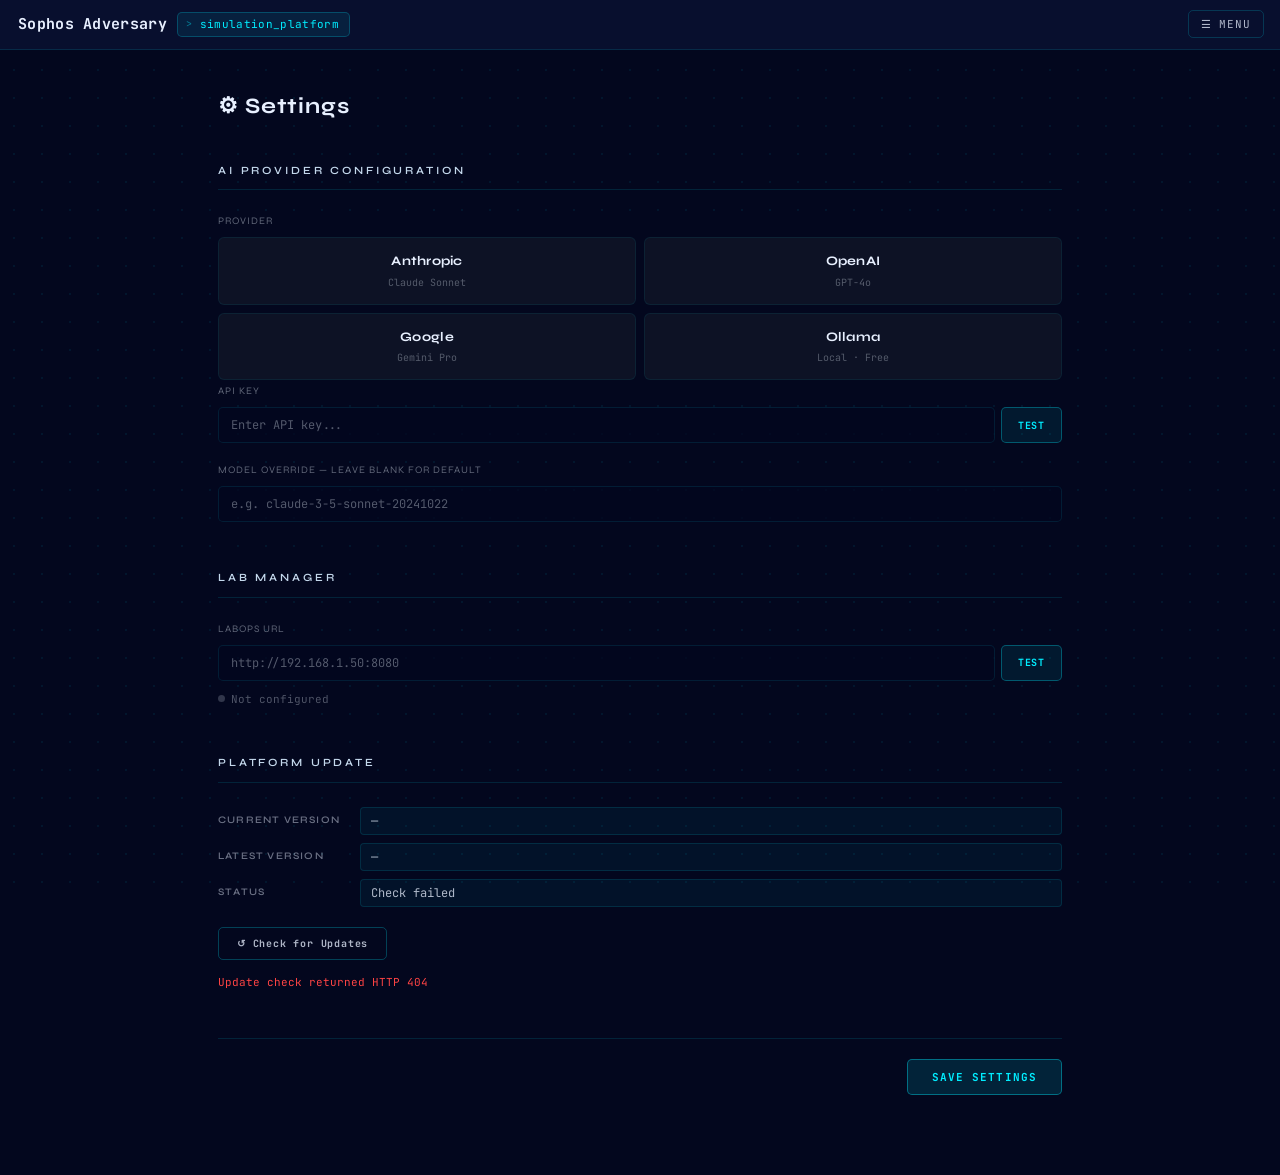
==== nginx/html/settings.html @ 43f53577 "feat: shared.css design system, settings page, update system" ====
<!DOCTYPE html>
<html lang="en">
<head>
  <meta charset="UTF-8">
  <meta name="viewport" content="width=device-width, initial-scale=1.0">
  <title>Settings — Sophos Adversary Simulation Platform</title>
  <link rel="stylesheet" href="shared.css">
  <style>
    html { scroll-behavior: smooth; }
    body { overflow-y: auto; }

    /* dot-grid bg */
    body::before {
      content: ''; position: fixed; inset: 0; pointer-events: none; z-index: 0;
      background-image: radial-gradient(circle, rgba(var(--accent-cyan-rgb),0.065) 1px, transparent 1px);
      background-size: 28px 28px;
    }

    /* ── Layout ──────────────────────────────────────────────── */
    .page { position: relative; z-index: 1; }

    .content {
      max-width: 900px;
      margin: 0 auto;
      padding: 40px 28px 80px;
    }

    /* ── Page Title ──────────────────────────────────────────── */
    .page-title {
      font-family: var(--ft);
      font-size: 22px;
      font-weight: 700;
      color: var(--text-primary);
      letter-spacing: 0.04em;
      margin: 0 0 40px;
    }

    /* ── Sections ────────────────────────────────────────────── */
    .section { margin-bottom: 48px; }

    .section-hdr {
      font-family: var(--ft);
      font-size: 11px;
      font-weight: 600;
      letter-spacing: 0.26em;
      text-transform: uppercase;
      color: var(--text-label);
      margin-bottom: 24px;
      padding-bottom: 10px;
      border-bottom: 1px solid var(--border-dim);
    }

    /* ── Fade-in ─────────────────────────────────────────────── */
    .section {
      opacity: 0;
      transform: translateY(12px);
      animation: fadeUp 0.45s ease forwards;
    }
    .section:nth-child(1) { animation-delay: 0.05s; }
    .section:nth-child(2) { animation-delay: 0.10s; }
    .section:nth-child(3) { animation-delay: 0.15s; }
    .settings-footer       { animation: fadeUp 0.45s 0.20s ease forwards; opacity: 0; transform: translateY(12px); }
    @keyframes fadeUp { to { opacity: 1; transform: translateY(0); } }

    /* ── Settings form — copied & adapted from index.html ────── */
    .stg-lbl {
      font-size: 10px;
      color: rgba(235,246,255,.40);
      letter-spacing: .1em;
      text-transform: uppercase;
      margin-bottom: 8px;
      margin-top: 20px;
      font-family: var(--ft);
    }
    .stg-lbl:first-child { margin-top: 0; }

    .stg-grid {
      display: grid;
      grid-template-columns: 1fr 1fr;
      gap: 8px;
    }

    .stg-card {
      background: #0d1225;
      border: 1px solid rgba(0,237,255,.07);
      border-radius: 6px;
      padding: 14px 12px;
      text-align: center;
      cursor: pointer;
      transition: all .15s;
    }
    .stg-card:hover { border-color: rgba(0,237,255,.38); }
    .stg-card.active {
      background: rgba(0,237,255,.08);
      border-color: rgba(0,237,255,.4);
    }

    .stg-cname {
      font-weight: 700;
      font-size: 13px;
      color: var(--text-primary);
      letter-spacing: 0.02em;
    }
    .stg-card.active .stg-cname { color: var(--accent-cyan); }
    .stg-csub {
      font-size: 10px;
      color: rgba(235,246,255,.32);
      margin-top: 3px;
      font-family: var(--fm);
    }

    .stg-key-section { margin-top: 4px; }

    .stg-key-row { display: flex; gap: 6px; }
    .stg-labops-row { display: flex; gap: 6px; }

    .stg-input {
      flex: 1;
      background: rgba(3,7,30,.7);
      border: 1px solid rgba(0,237,255,.10);
      border-radius: 5px;
      padding: 9px 12px;
      color: #EBF6FF;
      font-family: var(--fm);
      font-size: 12px;
      width: 100%;
      box-sizing: border-box;
      transition: border-color .15s;
    }
    .stg-input:focus {
      outline: none;
      border-color: var(--accent-cyan);
      box-shadow: 0 0 0 3px rgba(var(--accent-cyan-rgb),.07);
    }
    .stg-input::placeholder { color: rgba(235,246,255,.35); }

    .stg-test {
      font-family: var(--fm);
      font-size: 10px;
      font-weight: 700;
      letter-spacing: .08em;
      padding: 9px 16px;
      background: rgba(0,237,255,.08);
      border: 1px solid rgba(0,237,255,.3);
      border-radius: 5px;
      color: var(--accent-cyan);
      cursor: pointer;
      white-space: nowrap;
      transition: all .15s;
    }
    .stg-test:hover { background: rgba(0,237,255,.14); border-color: rgba(0,237,255,.5); }
    .stg-test:disabled { opacity: .5; cursor: default; }

    .stg-status {
      margin-top: 14px;
      padding: 10px 14px;
      border-radius: 5px;
      font-size: 12px;
      display: none;
      font-family: var(--fm);
    }
    .stg-status.ok {
      display: flex; align-items: center; gap: 8px;
      background: rgba(0,255,65,.05);
      border: 1px solid rgba(0,255,65,.2);
      color: #00FF41;
    }
    .stg-status.err {
      display: flex; align-items: center; gap: 8px;
      background: rgba(255,68,68,.05);
      border: 1px solid rgba(255,68,68,.28);
      color: #FF4444;
    }
    .stg-status.info {
      display: flex; align-items: center; gap: 8px;
      background: rgba(0,237,255,.04);
      border: 1px solid rgba(0,237,255,.18);
      color: var(--text-sec);
    }

    .stg-divider { height: 1px; background: rgba(0,237,255,.07); margin: 20px 0 4px; }

    .stg-labops-status {
      margin-top: 10px;
      font-size: 11px;
      display: flex;
      align-items: center;
      gap: 6px;
      font-family: var(--fm);
    }
    .stg-labops-status .dot {
      display: inline-block; width: 7px; height: 7px; border-radius: 50%; flex-shrink: 0;
    }
    .stg-labops-status .dot.green { background: #00FF41; box-shadow: 0 0 6px rgba(0,255,65,.4); }
    .stg-labops-status .dot.dim   { background: rgba(235,246,255,.2); }
    .stg-labops-status .dot.red   { background: #FF4444; box-shadow: 0 0 6px rgba(255,68,68,.4); }

    /* ── Update section ──────────────────────────────────────── */
    .upd-meta-grid {
      display: grid;
      grid-template-columns: max-content 1fr;
      gap: 8px 20px;
      align-items: center;
      margin-bottom: 20px;
    }
    .upd-meta-label {
      font-family: var(--ft);
      font-size: 10px;
      font-weight: 600;
      letter-spacing: .12em;
      text-transform: uppercase;
      color: var(--text-dim);
    }
    .upd-badge {
      display: inline-flex;
      align-items: center;
      gap: 6px;
      font-family: var(--fm);
      font-size: 12px;
      color: var(--text-sec);
      background: rgba(var(--accent-cyan-rgb),.05);
      border: 1px solid rgba(var(--accent-cyan-rgb),.12);
      border-radius: 4px;
      padding: 4px 10px;
    }
    .upd-badge.ok {
      color: #00FF41;
      background: rgba(0,255,65,.05);
      border-color: rgba(0,255,65,.2);
    }
    .upd-badge.avail {
      color: #FFB300;
      background: rgba(255,179,0,.06);
      border-color: rgba(255,179,0,.28);
    }
    .upd-badge.checking {
      color: var(--text-dim);
      border-color: rgba(var(--accent-cyan-rgb),.08);
    }

    .upd-changelog {
      margin: 0 0 20px;
      padding: 16px 18px;
      background: rgba(3,7,30,.5);
      border: 1px solid rgba(var(--accent-cyan-rgb),.08);
      border-radius: 6px;
    }
    .upd-changelog-date {
      font-family: var(--fm);
      font-size: 10px;
      color: var(--text-dim);
      margin-bottom: 10px;
      letter-spacing: .05em;
    }
    .upd-changelog ul {
      list-style: none;
      padding: 0;
      margin: 0;
    }
    .upd-changelog li {
      font-family: var(--fm);
      font-size: 12px;
      color: var(--text-sec);
      padding: 4px 0;
      border-bottom: 1px solid rgba(var(--accent-cyan-rgb),.05);
      display: flex;
      gap: 8px;
    }
    .upd-changelog li:last-child { border-bottom: none; }
    .upd-changelog li::before {
      content: '›';
      color: rgba(var(--accent-cyan-rgb),.4);
      flex-shrink: 0;
    }

    .upd-btn-row {
      display: flex;
      gap: 10px;
      flex-wrap: wrap;
      align-items: center;
    }
    .upd-btn {
      font-family: var(--fm);
      font-size: 10px;
      font-weight: 700;
      letter-spacing: .08em;
      padding: 9px 18px;
      border-radius: 5px;
      cursor: pointer;
      transition: all .15s;
      white-space: nowrap;
    }
    .upd-btn.check {
      background: transparent;
      border: 1px solid rgba(var(--accent-cyan-rgb),.25);
      color: var(--text-sec);
    }
    .upd-btn.check:hover { border-color: rgba(var(--accent-cyan-rgb),.5); color: var(--text-primary); }
    .upd-btn.apply {
      background: rgba(255,179,0,.1);
      border: 1px solid rgba(255,179,0,.4);
      color: #FFB300;
    }
    .upd-btn.apply:hover { background: rgba(255,179,0,.18); }
    .upd-btn.rollback {
      background: transparent;
      border: 1px solid rgba(255,68,68,.25);
      color: rgba(255,68,68,.75);
    }
    .upd-btn.rollback:hover { border-color: rgba(255,68,68,.55); color: #FF4444; }
    .upd-btn:disabled { opacity: .4; cursor: default; }

    .upd-confirm-row {
      display: none;
      align-items: center;
      gap: 10px;
      flex-wrap: wrap;
    }
    .upd-confirm-row.visible { display: flex; }
    .upd-confirm-text {
      font-family: var(--fm);
      font-size: 11px;
      color: rgba(255,68,68,.8);
    }
    .upd-confirm-btn {
      font-family: var(--fm);
      font-size: 10px;
      font-weight: 700;
      letter-spacing: .06em;
      padding: 7px 14px;
      border-radius: 4px;
      cursor: pointer;
      transition: all .15s;
    }
    .upd-confirm-btn.yes {
      background: rgba(255,68,68,.1);
      border: 1px solid rgba(255,68,68,.4);
      color: #FF4444;
    }
    .upd-confirm-btn.yes:hover { background: rgba(255,68,68,.2); }
    .upd-confirm-btn.no {
      background: transparent;
      border: 1px solid rgba(235,246,255,.15);
      color: rgba(235,246,255,.45);
    }
    .upd-confirm-btn.no:hover { border-color: rgba(235,246,255,.3); color: var(--text-sec); }

    #upd-status {
      margin-top: 14px;
      min-height: 14px;
      font-family: var(--fm);
      font-size: 11px;
    }

    /* ── Settings footer ─────────────────────────────────────── */
    .settings-footer {
      display: flex;
      justify-content: flex-end;
      gap: 10px;
      padding-top: 20px;
      border-top: 1px solid var(--border-dim);
    }

    .settings-save-btn {
      font-family: var(--fm);
      font-size: 11px;
      font-weight: 700;
      letter-spacing: .1em;
      padding: 10px 24px;
      background: rgba(0,237,255,.12);
      border: 1px solid rgba(0,237,255,.38);
      border-radius: 5px;
      color: var(--accent-cyan);
      cursor: pointer;
      transition: all .15s;
    }
    .settings-save-btn:hover { background: rgba(0,237,255,.2); box-shadow: 0 0 14px rgba(var(--accent-cyan-rgb),.18); }
    .settings-save-btn:disabled { opacity: .45; cursor: default; }

    .save-status {
      font-family: var(--fm);
      font-size: 11px;
      display: flex;
      align-items: center;
      gap: 6px;
    }
    .save-status.ok  { color: #00FF41; }
    .save-status.err { color: #FF4444; }

    /* ── Responsive ──────────────────────────────────────────── */
    @media (max-width: 600px) {
      .content { padding: 24px 16px 60px; }
      .stg-grid { grid-template-columns: 1fr 1fr; }
      .upd-meta-grid { grid-template-columns: 1fr; gap: 4px; }
      .upd-meta-label { margin-top: 10px; }
    }
  </style>
</head>
<body>
<div class="page">

  <!-- ── Header ──────────────────────────────────────────────── -->
  <header class="shared-header">
    <span class="shared-brand">Sophos Adversary</span>
    <span class="shared-tag">simulation_platform</span>
  </header>

  <!-- ── Nav ─────────────────────────────────────────────────── -->
  <div id="hdr-controls" style="position:fixed;top:10px;right:16px;z-index:100;display:flex;align-items:center;gap:8px;">
    <div class="nav-wrap" id="nav-wrap">
      <button class="nav-btn" id="nav-btn" onclick="navToggle()">&#x2630; Menu</button>
      <div class="nav-dd" id="nav-dd">
        <button class="nav-it" onclick="navToggle();window.location.href='index.html'">SE Console</button>
        <button class="nav-it" onclick="navToggle();labmgrClick()">Lab Manager</button>
        <button class="nav-it" onclick="navToggle();window.open('/admin.html','_blank')">Scenario Studio</button>
        <button class="nav-it" onclick="navToggle();window.open('/architecture.html','_blank')">Architecture</button>
        <button class="nav-it" onclick="navToggle();window.open('https://central.sophos.com','_blank')">Sophos Central</button>
      </div>
    </div>
  </div>

  <!-- ── Content ─────────────────────────────────────────────── -->
  <div class="content">

    <h1 class="page-title">&#x2699; Settings</h1>

    <!-- ─── Section 1: AI Provider ─────────────────────────── -->
    <div class="section">
      <h2 class="section-hdr">AI Provider Configuration</h2>

      <div class="stg-lbl">Provider</div>
      <div class="stg-grid" id="stg-grid">
        <div class="stg-card" data-provider="anthropic" onclick="stgSelect('anthropic')">
          <div class="stg-cname">Anthropic</div>
          <div class="stg-csub">Claude Sonnet</div>
        </div>
        <div class="stg-card" data-provider="openai" onclick="stgSelect('openai')">
          <div class="stg-cname">OpenAI</div>
          <div class="stg-csub">GPT-4o</div>
        </div>
        <div class="stg-card" data-provider="gemini" onclick="stgSelect('gemini')">
          <div class="stg-cname">Google</div>
          <div class="stg-csub">Gemini Pro</div>
        </div>
        <div class="stg-card" data-provider="ollama" onclick="stgSelect('ollama')">
          <div class="stg-cname">Ollama</div>
          <div class="stg-csub">Local &middot; Free</div>
        </div>
      </div>

      <div id="stg-key-section" class="stg-key-section">
        <div class="stg-lbl">API Key</div>
        <div class="stg-key-row">
          <input type="password" id="stg-key" class="stg-input" placeholder="Enter API key...">
          <button class="stg-test" id="stg-test" onclick="stgTest()">TEST</button>
        </div>
      </div>

      <div class="stg-lbl">Model override &mdash; leave blank for default</div>
      <input type="text" id="stg-model" class="stg-input" placeholder="e.g. claude-3-5-sonnet-20241022">

      <div class="stg-status" id="stg-status"></div>
    </div>

    <!-- ─── Section 2: Lab Manager ─────────────────────────── -->
    <div class="section">
      <h2 class="section-hdr">Lab Manager</h2>

      <div class="stg-lbl">LabOps URL</div>
      <div class="stg-labops-row">
        <input type="text" id="stg-labops-url" class="stg-input" placeholder="http://192.168.1.50:8080">
        <button class="stg-test" id="stg-labops-test" onclick="stgLabopsTest()">TEST</button>
      </div>
      <div class="stg-labops-status" id="stg-labops-status">
        <span class="dot dim"></span>
        <span style="color:rgba(235,246,255,.32)">Not configured</span>
      </div>
    </div>

    <!-- ─── Section 3: Platform Update ─────────────────────── -->
    <div class="section">
      <h2 class="section-hdr">Platform Update</h2>

      <div class="upd-meta-grid">
        <span class="upd-meta-label">Current Version</span>
        <span class="upd-badge" id="upd-local-ver">—</span>

        <span class="upd-meta-label">Latest Version</span>
        <span class="upd-badge" id="upd-remote-ver">—</span>

        <span class="upd-meta-label">Status</span>
        <span class="upd-badge checking" id="upd-badge-status">Checking...</span>
      </div>

      <div class="upd-changelog" id="upd-changelog" style="display:none">
        <div class="upd-changelog-date" id="upd-changelog-date"></div>
        <ul id="upd-changelog-list"></ul>
      </div>

      <div class="upd-btn-row" id="upd-btn-row">
        <button class="upd-btn check" onclick="checkUpdates()">&#x21BA; Check for Updates</button>
        <button class="upd-btn apply" id="upd-apply-btn" onclick="applyUpdate()" style="display:none">&#x2191; Update Now</button>
        <button class="upd-btn rollback" id="upd-rollback-btn" onclick="showRollbackConfirm()" style="display:none">&#x21A9; Rollback</button>
      </div>

      <div class="upd-confirm-row" id="upd-confirm-row">
        <span class="upd-confirm-text">Are you sure? This will revert to the previous version.</span>
        <button class="upd-confirm-btn yes" onclick="doRollback()">Confirm Rollback</button>
        <button class="upd-confirm-btn no" onclick="hideRollbackConfirm()">Cancel</button>
      </div>

      <div id="upd-status" style="color:var(--text-dim)"></div>
    </div>

    <!-- ─── Save button ──────────────────────────────────────── -->
    <div class="settings-footer">
      <span class="save-status" id="save-status"></span>
      <button class="settings-save-btn" id="save-btn" onclick="stgSave()">SAVE SETTINGS</button>
    </div>

  </div><!-- /.content -->
</div><!-- /.page -->

<script>
  /* ── Nav ──────────────────────────────────────────────────── */
  function navToggle() {
    document.getElementById('nav-dd').classList.toggle('open');
  }
  document.addEventListener('click', function(e) {
    var wrap = document.getElementById('nav-wrap');
    if (wrap && !wrap.contains(e.target)) {
      document.getElementById('nav-dd').classList.remove('open');
    }
  });

  async function labmgrClick() {
    var url = localStorage.getItem('labopsUrl');
    if (!url) {
      try {
        var cfg = await (await fetch('/api/settings')).json();
        if (cfg.labopsUrl) { url = cfg.labopsUrl; localStorage.setItem('labopsUrl', url); }
      } catch(e) {}
    }
    if (url) { window.open(url, '_blank'); }
    else { alert('Lab Manager URL not configured. Set it in the Lab Manager section below.'); }
  }

  /* ── State ────────────────────────────────────────────────── */
  var stgProv = '';

  /* ── Init ─────────────────────────────────────────────────── */
  async function initSettings() {
    try {
      const r = await fetch('/api/settings');
      if (r.ok) {
        const cfg = await r.json();
        stgProv = cfg.provider || '';
        document.getElementById('stg-key').value = cfg.apiKeyMasked || '';
        document.getElementById('stg-model').value = cfg.model || '';
        document.getElementById('stg-labops-url').value = cfg.labopsUrl || '';
        stgLabopsUpdateIndicator(cfg.labopsUrl || '');
      }
    } catch(e) {}
    stgUpdateCards();
    document.getElementById('stg-status').className = 'stg-status';
    await checkUpdates();
  }

  /* ── Provider cards ───────────────────────────────────────── */
  function stgSelect(p) {
    stgProv = p;
    stgUpdateCards();
    document.getElementById('stg-key-section').style.display = p === 'ollama' ? 'none' : 'block';
    document.getElementById('stg-status').className = 'stg-status';
  }

  function stgUpdateCards() {
    document.querySelectorAll('.stg-card').forEach(function(c) {
      c.classList.toggle('active', c.dataset.provider === stgProv);
    });
    document.getElementById('stg-key-section').style.display = stgProv === 'ollama' ? 'none' : 'block';
  }

  /* ── API key test ─────────────────────────────────────────── */
  async function stgTest() {
    var btn = document.getElementById('stg-test');
    var status = document.getElementById('stg-status');
    btn.textContent = 'TESTING...'; btn.disabled = true;
    try {
      var r = await fetch('/api/settings/test', {
        method: 'POST',
        headers: { 'Content-Type': 'application/json' },
        body: JSON.stringify({ provider: stgProv, apiKey: document.getElementById('stg-key').value })
      });
      if (r.ok) {
        status.className = 'stg-status ok';
        status.innerHTML = '&#x25CF; Connected &mdash; ' + stgProv;
      } else {
        var e = await r.text();
        status.className = 'stg-status err';
        status.innerHTML = '&#x25CF; Failed: ' + e;
      }
    } catch(e) {
      status.className = 'stg-status err';
      status.innerHTML = '&#x25CF; Error: ' + e.message;
    }
    btn.textContent = 'TEST'; btn.disabled = false;
  }

  /* ── Save ─────────────────────────────────────────────────── */
  async function stgSave() {
    var saveBtn = document.getElementById('save-btn');
    var saveStatus = document.getElementById('save-status');
    saveBtn.disabled = true;
    saveBtn.textContent = 'SAVING...';
    saveStatus.className = 'save-status';
    saveStatus.textContent = '';
    try {
      var labopsUrl = document.getElementById('stg-labops-url').value.trim().replace(/\/+$/, '');
      var r = await fetch('/api/settings-save', {
        method: 'POST',
        headers: { 'Content-Type': 'application/json' },
        body: JSON.stringify({
          provider: stgProv,
          apiKey: document.getElementById('stg-key').value,
          model: document.getElementById('stg-model').value,
          labopsUrl: labopsUrl
        })
      });
      if (r.ok) {
        localStorage.setItem('labopsUrl', labopsUrl);
        saveStatus.className = 'save-status ok';
        saveStatus.innerHTML = '&#x2713; Saved';
        setTimeout(function() {
          saveStatus.textContent = '';
          saveStatus.className = 'save-status';
        }, 3000);
      } else {
        var err = await r.text();
        saveStatus.className = 'save-status err';
        saveStatus.innerHTML = '&#x26A0; Save failed: ' + err;
      }
    } catch(e) {
      saveStatus.className = 'save-status err';
      saveStatus.innerHTML = '&#x26A0; ' + e.message;
    }
    saveBtn.disabled = false;
    saveBtn.textContent = 'SAVE SETTINGS';
  }

  /* ── LabOps test ──────────────────────────────────────────── */
  async function stgLabopsTest() {
    var btn = document.getElementById('stg-labops-test');
    var statusEl = document.getElementById('stg-labops-status');
    var url = document.getElementById('stg-labops-url').value.trim().replace(/\/+$/, '');
    if (!url) {
      statusEl.innerHTML = '<span class="dot dim"></span><span style="color:rgba(235,246,255,.32)">Not configured</span>';
      return;
    }
    btn.textContent = 'TESTING...'; btn.disabled = true;
    try {
      var r = await fetch(url + '/health', { mode: 'cors', signal: AbortSignal.timeout(8000) });
      if (r.ok) {
        statusEl.innerHTML = '<span class="dot green"></span><span style="color:#00FF41">Connected</span>';
      } else {
        statusEl.innerHTML = '<span class="dot red"></span><span style="color:#FF4444">Unreachable (HTTP ' + r.status + ')</span>';
      }
    } catch(e) {
      statusEl.innerHTML = '<span class="dot red"></span><span style="color:#FF4444">Unreachable</span>';
    }
    btn.textContent = 'TEST'; btn.disabled = false;
  }

  function stgLabopsUpdateIndicator(url) {
    var statusEl = document.getElementById('stg-labops-status');
    if (!url) {
      statusEl.innerHTML = '<span class="dot dim"></span><span style="color:rgba(235,246,255,.32)">Not configured</span>';
      return;
    }
    statusEl.innerHTML = '<span class="dot dim"></span><span style="color:rgba(235,246,255,.32)">URL set &mdash; click Test to verify</span>';
  }

  /* ── Update section ───────────────────────────────────────── */
  async function checkUpdates() {
    var statusEl = document.getElementById('upd-status');
    var badge = document.getElementById('upd-badge-status');
    badge.className = 'upd-badge checking';
    badge.textContent = 'Checking...';
    statusEl.style.color = 'var(--text-dim)';
    statusEl.textContent = '';
    document.getElementById('upd-apply-btn').style.display = 'none';
    document.getElementById('upd-rollback-btn').style.display = 'none';
    document.getElementById('upd-changelog').style.display = 'none';
    hideRollbackConfirm();
    try {
      var r = await fetch('/api/update-check');
      if (r.ok) {
        var d = await r.json();
        renderUpdateState(d);
      } else {
        badge.className = 'upd-badge';
        badge.textContent = 'Check failed';
        statusEl.style.color = '#FF4444';
        statusEl.textContent = 'Update check returned HTTP ' + r.status;
      }
    } catch(e) {
      badge.className = 'upd-badge';
      badge.textContent = 'Unavailable';
      statusEl.style.color = 'var(--text-dim)';
      statusEl.textContent = 'Could not reach update API: ' + e.message;
    }
  }

  function renderUpdateState(d) {
    var localEl  = document.getElementById('upd-local-ver');
    var remoteEl = document.getElementById('upd-remote-ver');
    var badge    = document.getElementById('upd-badge-status');
    var changelogWrap = document.getElementById('upd-changelog');
    var changelogDate = document.getElementById('upd-changelog-date');
    var changelogList = document.getElementById('upd-changelog-list');
    var applyBtn    = document.getElementById('upd-apply-btn');
    var rollbackBtn = document.getElementById('upd-rollback-btn');
    var statusEl    = document.getElementById('upd-status');

    localEl.textContent  = d.localVersion  || '—';
    remoteEl.textContent = d.remoteVersion || '—';
    statusEl.textContent = '';

    if (d.updateAvailable) {
      badge.className = 'upd-badge avail';
      badge.innerHTML = '&#x2191; Update Available';
      applyBtn.style.display = '';

      // Render changelog
      if (d.changelog && d.changelog.length) {
        changelogDate.textContent = d.remoteDate ? 'Released: ' + d.remoteDate : '';
        changelogList.innerHTML = '';
        d.changelog.forEach(function(item) {
          var li = document.createElement('li');
          li.textContent = item;
          changelogList.appendChild(li);
        });
        changelogWrap.style.display = '';
      }
    } else {
      badge.className = 'upd-badge ok';
      badge.innerHTML = '&#x2713; Up to date';
      changelogWrap.style.display = 'none';
    }

    if (d.rollbackAvailable) {
      rollbackBtn.style.display = '';
    }
  }

  async function applyUpdate() {
    var btn = document.getElementById('upd-apply-btn');
    var statusEl = document.getElementById('upd-status');
    btn.disabled = true;
    btn.textContent = 'Updating...';
    statusEl.style.color = 'var(--text-dim)';
    statusEl.textContent = 'Applying update, please wait...';
    try {
      var r = await fetch('/api/update-apply', { method: 'POST' });
      var data = await r.json();
      if (r.ok && data.status === 'ok') {
        statusEl.style.color = '#00FF41';
        statusEl.textContent = '\u2713 ' + (data.message || 'Update applied. Refresh the page.');
        // Re-check versions after update
        setTimeout(checkUpdates, 1500);
      } else {
        statusEl.style.color = '#FF4444';
        statusEl.textContent = '\u26a0 ' + (data.message || 'Update failed.');
        btn.disabled = false;
        btn.textContent = '\u2191 Update Now';
      }
    } catch(e) {
      statusEl.style.color = '#FF4444';
      statusEl.textContent = '\u26a0 Error: ' + e.message;
      btn.disabled = false;
      btn.textContent = '\u2191 Update Now';
    }
  }

  function showRollbackConfirm() {
    document.getElementById('upd-confirm-row').classList.add('visible');
    document.getElementById('upd-rollback-btn').style.display = 'none';
  }

  function hideRollbackConfirm() {
    document.getElementById('upd-confirm-row').classList.remove('visible');
    // Only restore button if rollback was available (re-check on next render)
  }

  async function doRollback() {
    var statusEl = document.getElementById('upd-status');
    var confirmRow = document.getElementById('upd-confirm-row');
    confirmRow.classList.remove('visible');
    statusEl.style.color = 'var(--text-dim)';
    statusEl.textContent = 'Rolling back...';
    try {
      var r = await fetch('/api/update-rollback', { method: 'POST' });
      var data = await r.json();
      if (r.ok && data.status === 'ok') {
        statusEl.style.color = '#00FF41';
        statusEl.textContent = '\u2713 ' + (data.message || 'Rollback complete. Refresh the page.');
        setTimeout(checkUpdates, 1500);
      } else {
        statusEl.style.color = '#FF4444';
        statusEl.textContent = '\u26a0 ' + (data.message || 'Rollback failed.');
        document.getElementById('upd-rollback-btn').style.display = '';
      }
    } catch(e) {
      statusEl.style.color = '#FF4444';
      statusEl.textContent = '\u26a0 Error: ' + e.message;
      document.getElementById('upd-rollback-btn').style.display = '';
    }
  }

  /* ── Boot ─────────────────────────────────────────────────── */
  window.addEventListener('load', initSettings);
</script>
</body>
</html>
---- nginx/html/shared.css ----
/* ============================================================
   SHARED DESIGN SYSTEM — Sophos SE Demo Platform
   Single source of truth for all pages.
   Import via: <link rel="stylesheet" href="shared.css">
   ============================================================ */

/* ── Fonts ─────────────────────────────────────────────────── */
@import url('https://fonts.googleapis.com/css2?family=Syne:wght@400;600;700;800&family=JetBrains+Mono:wght@300;400;500&display=swap');

/* ── Design Tokens ─────────────────────────────────────────── */
:root {
  /* Backgrounds */
  --bg-deep:       #03071e;
  --bg-panel:      #080f2e;
  --bg-card:       #0a1540;
  --bg-card-hov:   #0d1a50;
  --bg-elevated:   #0a1540;

  /* Accent Colors */
  --accent-cyan:   #00EDFF;
  --accent-green:  #00F2B3;
  --accent-purple: #5A00FF;
  --accent-violet: #B529F7;
  --accent-blue:   #2006F7;

  /* Status Colors */
  --c-green:   #00FF41;
  --c-success: #00F2B3;
  --c-fail:    #FF4444;
  --c-warn:    #FFB300;

  /* Text */
  --text-primary:  #e8f0ff;
  --text-sec:      rgba(232,240,255,0.75);
  --text-dim:      rgba(232,240,255,0.45);
  --text-label:    #c4d8ec;

  /* Borders */
  --border-dim:    rgba(0,237,255,0.12);
  --border-acc:    rgba(0,237,255,0.22);

  /* RGB channels */
  --accent-cyan-rgb:   0,237,255;
  --accent-green-rgb:  0,242,179;
  --text-rgb:          232,240,255;
  --bg-deep-rgb:       3,7,30;
  --bg-panel-rgb:      8,15,46;

  /* Severity */
  --sev-crit:      #B529F7;
  --sev-high:      #2006F7;
  --sev-med:       #009CFB;
  --sev-low:       #6A889B;

  /* Fonts */
  --ft: 'Syne', sans-serif;
  --fb: 'Syne', sans-serif;
  --fm: 'JetBrains Mono', monospace;

  /* Spacing */
  --radius: 6px;
}

/* ── Base Reset ────────────────────────────────────────────── */
*, *::before, *::after { box-sizing: border-box; margin: 0; padding: 0; }

html, body {
  height: 100%;
  background: var(--bg-deep);
  color: var(--text-primary);
  font-family: var(--fb);
  font-size: 14px;
  line-height: 1.5;
  -webkit-font-smoothing: antialiased;
  -moz-osx-font-smoothing: grayscale;
}

button { cursor: pointer; font-family: inherit; border: none; background: none; }
input, select, textarea { font-family: inherit; }

/* ── Scrollbar ─────────────────────────────────────────────── */
::-webkit-scrollbar { width: 5px; }
::-webkit-scrollbar-track { background: transparent; }
::-webkit-scrollbar-thumb { background: rgba(var(--accent-cyan-rgb),0.15); border-radius: 3px; }
::-webkit-scrollbar-thumb:hover { background: rgba(var(--accent-cyan-rgb),0.3); }

/* ── Shared Header ─────────────────────────────────────────── */
.shared-header {
  flex-shrink: 0;
  padding: 12px 18px;
  border-bottom: 1px solid var(--border-dim);
  background: var(--bg-panel);
  display: flex;
  align-items: center;
  gap: 10px;
  z-index: 100;
}

.shared-brand {
  font-family: var(--fm);
  font-size: 15px;
  font-weight: 700;
  color: var(--text-primary);
  letter-spacing: 0.02em;
  white-space: nowrap;
  text-decoration: none;
}

.shared-tag {
  font-family: var(--fm);
  font-size: 11px;
  font-weight: 400;
  color: var(--accent-cyan);
  background: rgba(var(--accent-cyan-rgb),0.08);
  border: 1px solid rgba(var(--accent-cyan-rgb),0.22);
  border-radius: 5px;
  padding: 3px 10px 3px 22px;
  position: relative;
  letter-spacing: 0.03em;
  white-space: nowrap;
}

.shared-tag::before {
  content: '>';
  position: absolute;
  left: 8px;
  color: rgba(var(--accent-cyan-rgb),0.45);
  font-size: 10px;
}

.shared-nav {
  display: flex;
  align-items: center;
  gap: 2px;
  margin-left: 10px;
}

.shared-nav-btn {
  padding: 6px 14px;
  border-radius: 5px;
  background: transparent;
  color: var(--text-label);
  font-family: var(--fb);
  font-size: 13px;
  font-weight: 500;
  letter-spacing: 0.04em;
  cursor: pointer;
  transition: all 0.15s;
  text-decoration: none;
  display: inline-flex;
  align-items: center;
}

.shared-nav-btn:hover {
  color: var(--text-primary);
  background: rgba(var(--accent-cyan-rgb),0.06);
}

.shared-nav-btn.active {
  color: var(--accent-cyan);
  background: rgba(var(--accent-cyan-rgb),0.1);
}

.shared-hdr-right {
  position: fixed;
  top: 8px;
  right: 16px;
  z-index: 100;
  display: flex;
  align-items: center;
  gap: 10px;
  background: rgba(var(--bg-deep-rgb),0.85);
  backdrop-filter: blur(8px);
  padding: 4px 10px;
  border-radius: 6px;
  border: 1px solid rgba(var(--accent-cyan-rgb),0.08);
}

.shared-hdr-btn {
  font-family: var(--fm);
  font-size: 11px;
  letter-spacing: 0.08em;
  text-transform: uppercase;
  color: var(--accent-cyan);
  background: transparent;
  border: 1px solid var(--accent-cyan);
  border-radius: 6px;
  padding: 6px 14px;
  cursor: pointer;
  transition: background 0.15s, box-shadow 0.15s;
  white-space: nowrap;
  text-decoration: none;
  display: inline-flex;
  align-items: center;
  gap: 4px;
}

.shared-hdr-btn:hover {
  background: rgba(var(--accent-cyan-rgb),0.1);
  box-shadow: 0 0 10px rgba(var(--accent-cyan-rgb),0.25);
}

.shared-hdr-link {
  font-family: var(--fb);
  font-size: 12px;
  color: var(--text-sec);
  text-decoration: none;
  cursor: pointer;
  transition: color 0.15s;
  display: inline-flex;
  align-items: center;
  gap: 5px;
}

.shared-hdr-link:hover { color: var(--accent-cyan); }

.shared-settings-btn {
  font-size: 20px;
  background: none;
  border: 1px solid rgba(var(--accent-cyan-rgb),0.18);
  border-radius: 4px;
  padding: 4px 8px;
  cursor: pointer;
  color: rgba(232,240,255,0.6);
  transition: all 0.15s;
}

.shared-settings-btn:hover {
  border-color: rgba(var(--accent-cyan-rgb),0.38);
  color: var(--accent-cyan);
}

/* ── Section Labels ────────────────────────────────────────── */
.section-label {
  font-family: var(--ft);
  font-weight: 600;
  font-size: 11px;
  letter-spacing: 0.26em;
  text-transform: uppercase;
  color: var(--text-label);
}

/* ── Status Badges ─────────────────────────────────────────── */
.status-badge {
  display: inline-flex;
  align-items: center;
  gap: 5px;
  font-family: var(--ft);
  font-size: 9px;
  font-weight: 600;
  letter-spacing: 0.1em;
  text-transform: uppercase;
  padding: 2px 8px;
  border-radius: 3px;
}

.status-badge.running { background: rgba(0,255,65,0.1); color: var(--c-green); }
.status-badge.healthy { background: rgba(0,255,65,0.1); color: var(--c-green); }
.status-badge.stopped { background: rgba(232,240,255,0.05); color: var(--text-dim); }
.status-badge.error   { background: rgba(255,68,68,0.1); color: var(--c-fail); }
.status-badge.pending { background: rgba(255,179,0,0.1); color: var(--c-warn); }

/* ── Buttons ───────────────────────────────────────────────── */
.btn {
  font-family: var(--fb);
  font-size: 11px;
  font-weight: 600;
  letter-spacing: 0.08em;
  padding: 6px 14px;
  border-radius: 5px;
  border: 1px solid rgba(var(--accent-cyan-rgb),0.16);
  background: transparent;
  color: var(--text-primary);
  cursor: pointer;
  transition: all 0.15s;
  text-transform: uppercase;
  white-space: nowrap;
}

.btn:hover {
  background: rgba(var(--accent-cyan-rgb),0.07);
  border-color: rgba(var(--accent-cyan-rgb),0.38);
  color: var(--accent-cyan);
}

.btn:disabled { opacity: 0.3; cursor: not-allowed; }

.btn-connect {
  border-color: rgba(0,242,179,0.3);
  color: var(--c-success);
}
.btn-connect:hover {
  background: rgba(0,242,179,0.07);
  border-color: rgba(0,242,179,0.5);
}

.btn-danger {
  border-color: rgba(255,68,68,0.3);
  color: var(--c-fail);
}
.btn-danger:hover {
  background: rgba(255,68,68,0.07);
  border-color: rgba(255,68,68,0.5);
}

/* ── Panels / Cards ────────────────────────────────────────── */
.panel {
  background: var(--bg-card);
  border: 1px solid var(--border-dim);
  border-radius: var(--radius);
  overflow: hidden;
}

.panel-hdr {
  display: flex;
  align-items: center;
  justify-content: space-between;
  padding: 14px 18px;
  background: var(--bg-elevated);
  border-bottom: 1px solid var(--border-dim);
}

.panel-title {
  font-family: var(--ft);
  font-size: 11px;
  font-weight: 600;
  letter-spacing: 0.26em;
  text-transform: uppercase;
  color: var(--text-primary);
}

.panel-badge {
  font-family: var(--fm);
  font-size: 11px;
  font-weight: 500;
  letter-spacing: 0.04em;
  padding: 3px 10px;
  border-radius: 4px;
  background: rgba(var(--accent-cyan-rgb),0.06);
  border: 1px solid rgba(var(--accent-cyan-rgb),0.15);
  color: var(--text-sec);
}

.panel-body {
  padding: 16px 18px;
}

/* ── Input Controls ────────────────────────────────────────── */
.ctrl {
  background: rgba(var(--bg-deep-rgb),0.7);
  border: 1px solid var(--border-dim);
  border-radius: 5px;
  padding: 7px 10px;
  color: var(--text-primary);
  font-size: 13px;
  outline: none;
  transition: border-color 0.18s, box-shadow 0.18s;
}

.ctrl:focus {
  border-color: rgba(var(--accent-cyan-rgb),0.38);
  box-shadow: 0 0 0 3px rgba(var(--accent-cyan-rgb),0.07);
}

.ctrl::placeholder {
  color: rgba(var(--text-rgb),0.50);
}

select.ctrl {
  appearance: none;
  -webkit-appearance: none;
  background-image: url("data:image/svg+xml,%3Csvg xmlns='http://www.w3.org/2000/svg' width='10' height='6' fill='none'%3E%3Cpath d='M1 1l4 4 4-4' stroke='rgba(232,240,255,0.45)' stroke-width='1.4' stroke-linecap='round' stroke-linejoin='round'/%3E%3C/svg%3E");
  background-repeat: no-repeat;
  background-position: right 10px center;
  padding-right: 28px;
  cursor: pointer;
}

select.ctrl option {
  background: var(--bg-card);
  color: var(--text-primary);
}

/* ── Nav Menu (shared across all pages) ──────────────────── */
.nav-wrap { position: relative; flex-shrink: 0; }

.nav-btn {
  font-family: var(--fm);
  font-size: 11px;
  letter-spacing: 0.08em;
  text-transform: uppercase;
  color: var(--text-sec);
  background: transparent;
  border: 1px solid rgba(var(--accent-cyan-rgb), 0.18);
  border-radius: 5px;
  padding: 6px 12px;
  cursor: pointer;
  transition: all 0.15s;
}

.nav-btn:hover {
  color: var(--text-primary);
  border-color: rgba(var(--accent-cyan-rgb), 0.38);
}

.nav-dd {
  position: absolute;
  top: calc(100% + 4px);
  right: 0;
  min-width: 160px;
  background: var(--bg-card);
  border: 1px solid var(--border-dim);
  border-radius: var(--radius);
  padding: 4px 0;
  display: none;
  z-index: 200;
  box-shadow: 0 8px 32px rgba(0, 0, 0, 0.5);
  animation: nav-in 0.12s ease-out;
}

@keyframes nav-in {
  from { opacity: 0; transform: translateY(-4px); }
  to   { opacity: 1; transform: none; }
}

.nav-dd.open { display: block; }

.nav-it {
  display: block;
  padding: 6px 14px;
  font-size: 12px;
  color: var(--text-sec);
  background: none;
  border: none;
  width: 100%;
  text-align: left;
  cursor: pointer;
  transition: all 0.12s;
  font-family: var(--fb);
}

.nav-it:hover {
  background: rgba(var(--accent-cyan-rgb), 0.06);
  color: var(--text-primary);
}

.nav-sep {
  height: 1px;
  background: var(--border-dim);
  margin: 3px 0;
}

/* ── Update Notification Dot ─────────────────────────────── */
.nav-btn .update-dot {
  display: none;
  width: 6px;
  height: 6px;
  border-radius: 50%;
  background: var(--accent-green);
  box-shadow: 0 0 4px rgba(0,242,179,0.5);
  margin-left: 4px;
  vertical-align: middle;
  animation: pulse-dot 2s ease-in-out infinite;
}

.nav-btn .update-dot.visible { display: inline-block; }

@keyframes pulse-dot {
  0%, 100% { opacity: 1; }
  50% { opacity: 0.4; }
}
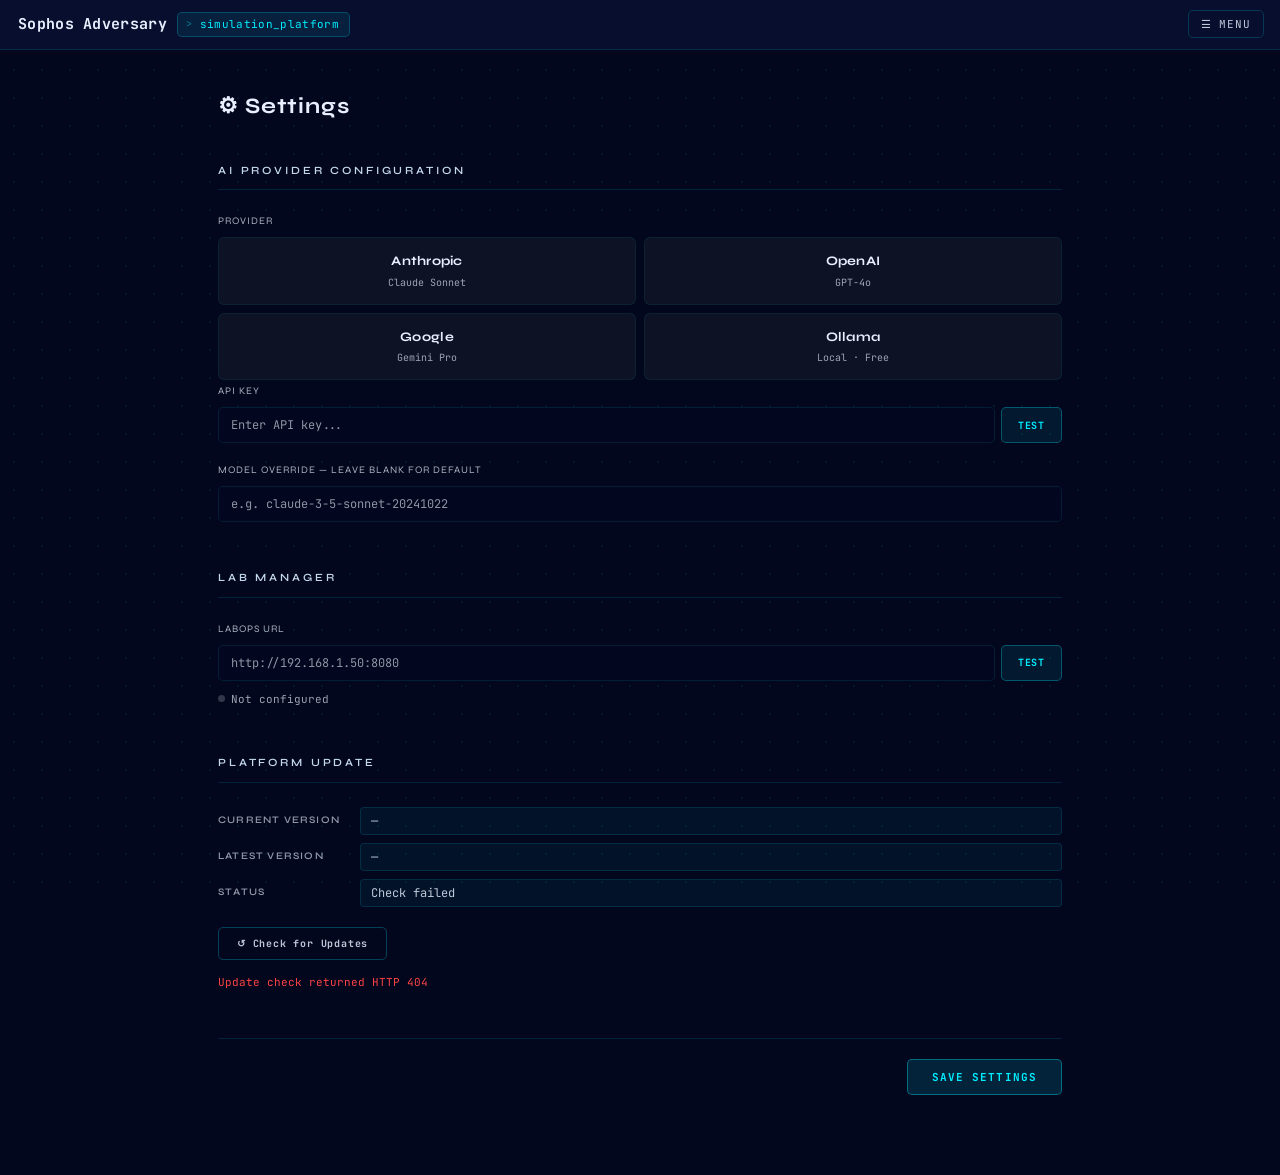
==== commit e4e5e259: "fix: brighten hardcoded dim text in settings.html (labels, subtitles, placeholders)" ====
--- a/nginx/html/settings.html
+++ b/nginx/html/settings.html
@@ -65,7 +65,7 @@
     /* ── Settings form — copied & adapted from index.html ────── */
     .stg-lbl {
       font-size: 10px;
-      color: rgba(235,246,255,.40);
+      color: rgba(235,246,255,.72);
       letter-spacing: .1em;
       text-transform: uppercase;
       margin-bottom: 8px;
@@ -104,7 +104,7 @@
     .stg-card.active .stg-cname { color: var(--accent-cyan); }
     .stg-csub {
       font-size: 10px;
-      color: rgba(235,246,255,.32);
+      color: rgba(235,246,255,.65);
       margin-top: 3px;
       font-family: var(--fm);
     }
@@ -132,7 +132,7 @@
       border-color: var(--accent-cyan);
       box-shadow: 0 0 0 3px rgba(var(--accent-cyan-rgb),.07);
     }
-    .stg-input::placeholder { color: rgba(235,246,255,.35); }
+    .stg-input::placeholder { color: rgba(235,246,255,.60); }
 
     .stg-test {
       font-family: var(--fm);
@@ -341,7 +341,7 @@
     .upd-confirm-btn.no {
       background: transparent;
       border: 1px solid rgba(235,246,255,.15);
-      color: rgba(235,246,255,.45);
+      color: rgba(235,246,255,.70);
     }
     .upd-confirm-btn.no:hover { border-color: rgba(235,246,255,.3); color: var(--text-sec); }
 
@@ -473,7 +473,7 @@
       </div>
       <div class="stg-labops-status" id="stg-labops-status">
         <span class="dot dim"></span>
-        <span style="color:rgba(235,246,255,.32)">Not configured</span>
+        <span style="color:rgba(235,246,255,.65)">Not configured</span>
       </div>
     </div>
 
@@ -654,7 +654,7 @@
     var statusEl = document.getElementById('stg-labops-status');
     var url = document.getElementById('stg-labops-url').value.trim().replace(/\/+$/, '');
     if (!url) {
-      statusEl.innerHTML = '<span class="dot dim"></span><span style="color:rgba(235,246,255,.32)">Not configured</span>';
+      statusEl.innerHTML = '<span class="dot dim"></span><span style="color:rgba(235,246,255,.65)">Not configured</span>';
       return;
     }
     btn.textContent = 'TESTING...'; btn.disabled = true;
@@ -674,10 +674,10 @@
   function stgLabopsUpdateIndicator(url) {
     var statusEl = document.getElementById('stg-labops-status');
     if (!url) {
-      statusEl.innerHTML = '<span class="dot dim"></span><span style="color:rgba(235,246,255,.32)">Not configured</span>';
+      statusEl.innerHTML = '<span class="dot dim"></span><span style="color:rgba(235,246,255,.65)">Not configured</span>';
       return;
     }
-    statusEl.innerHTML = '<span class="dot dim"></span><span style="color:rgba(235,246,255,.32)">URL set &mdash; click Test to verify</span>';
+    statusEl.innerHTML = '<span class="dot dim"></span><span style="color:rgba(235,246,255,.65)">URL set &mdash; click Test to verify</span>';
   }
 
   /* ── Update section ───────────────────────────────────────── */
--- a/nginx/html/shared.css
+++ b/nginx/html/shared.css
@@ -31,8 +31,8 @@
 
   /* Text */
   --text-primary:  #e8f0ff;
-  --text-sec:      rgba(232,240,255,0.75);
-  --text-dim:      rgba(232,240,255,0.45);
+  --text-sec:      rgba(232,240,255,0.82);
+  --text-dim:      rgba(232,240,255,0.62);
   --text-label:    #c4d8ec;
 
   /* Borders */
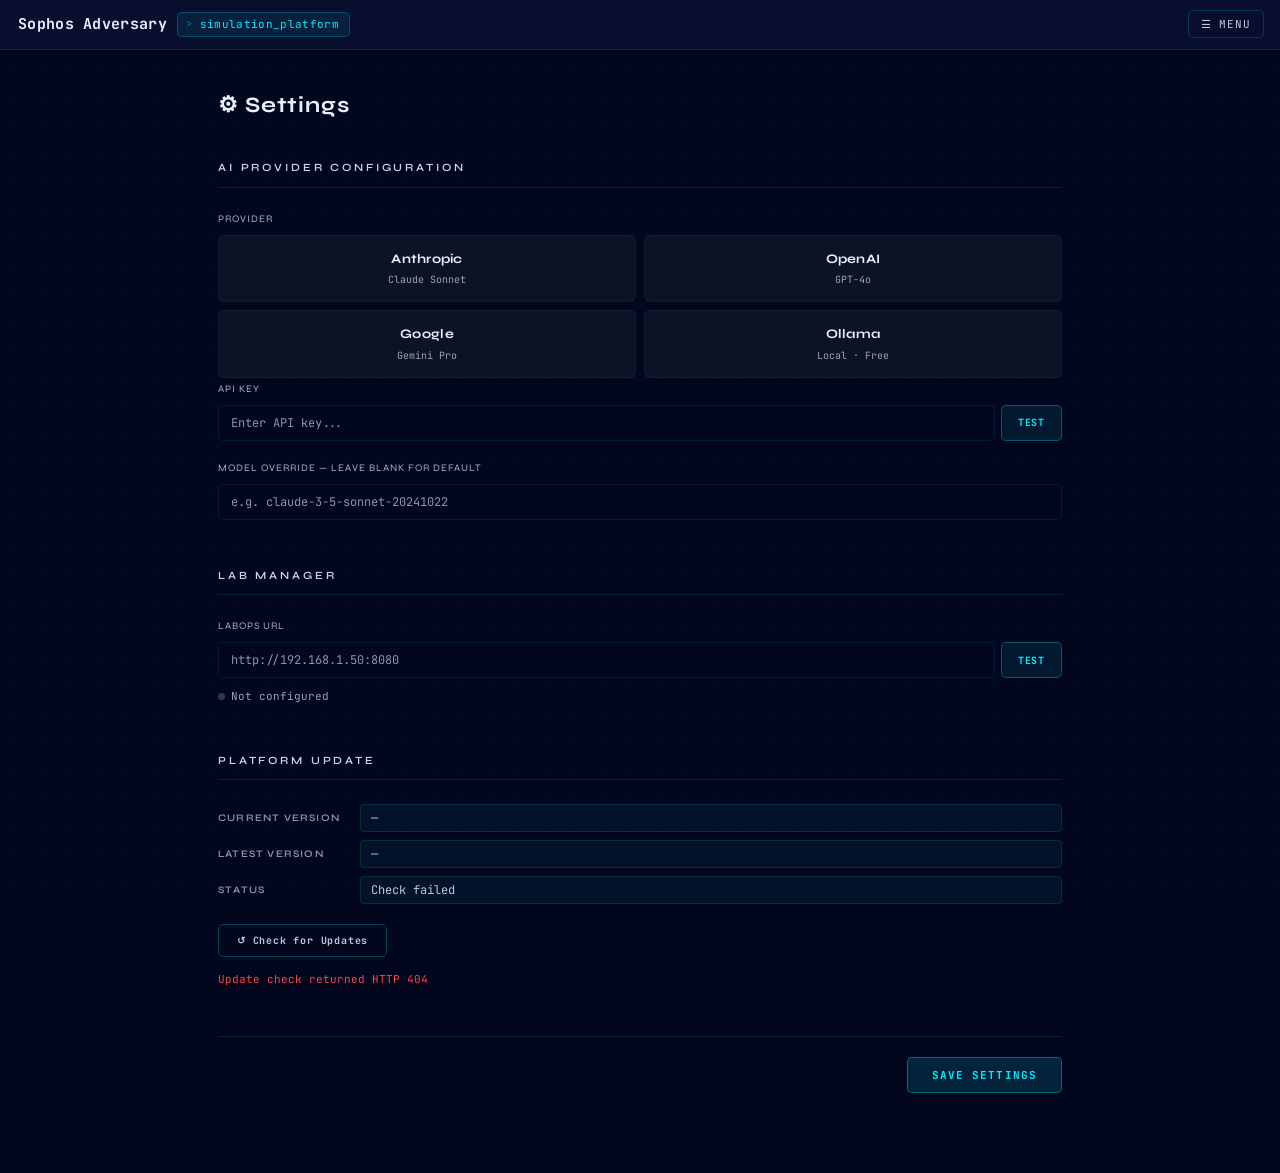
==== commit 60c9e668: "fix: add line-height to page-title to prevent descender clipping Co-Authored-By: Claude Sonnet 4.6 <" ====
--- a/nginx/html/settings.html
+++ b/nginx/html/settings.html
@@ -30,6 +30,7 @@
       font-family: var(--ft);
       font-size: 22px;
       font-weight: 700;
+      line-height: 1.4;
       color: var(--text-primary);
       letter-spacing: 0.04em;
       margin: 0 0 40px;
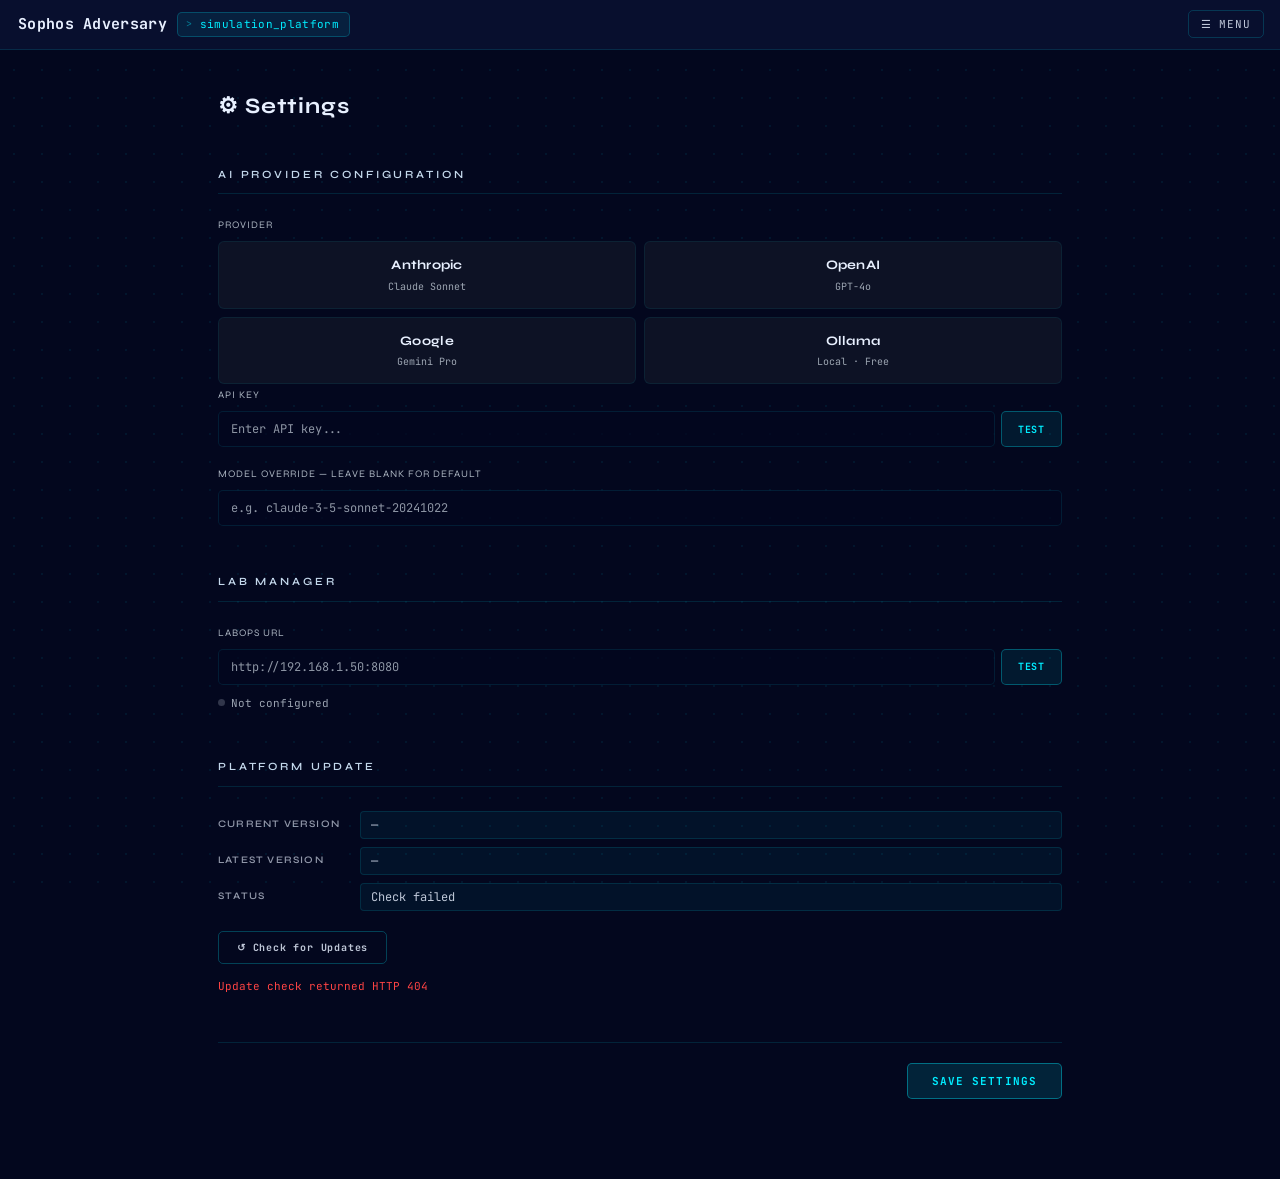
==== commit 4fffe234: "fix: stronger page-title clip fix — line-height 1.5, overflow visible, padding-bottom Co-Authored-By" ====
--- a/nginx/html/settings.html
+++ b/nginx/html/settings.html
@@ -30,10 +30,12 @@
       font-family: var(--ft);
       font-size: 22px;
       font-weight: 700;
-      line-height: 1.4;
+      line-height: 1.5;
+      overflow: visible;
       color: var(--text-primary);
       letter-spacing: 0.04em;
       margin: 0 0 40px;
+      padding-bottom: 4px;
     }
 
     /* ── Sections ────────────────────────────────────────────── */
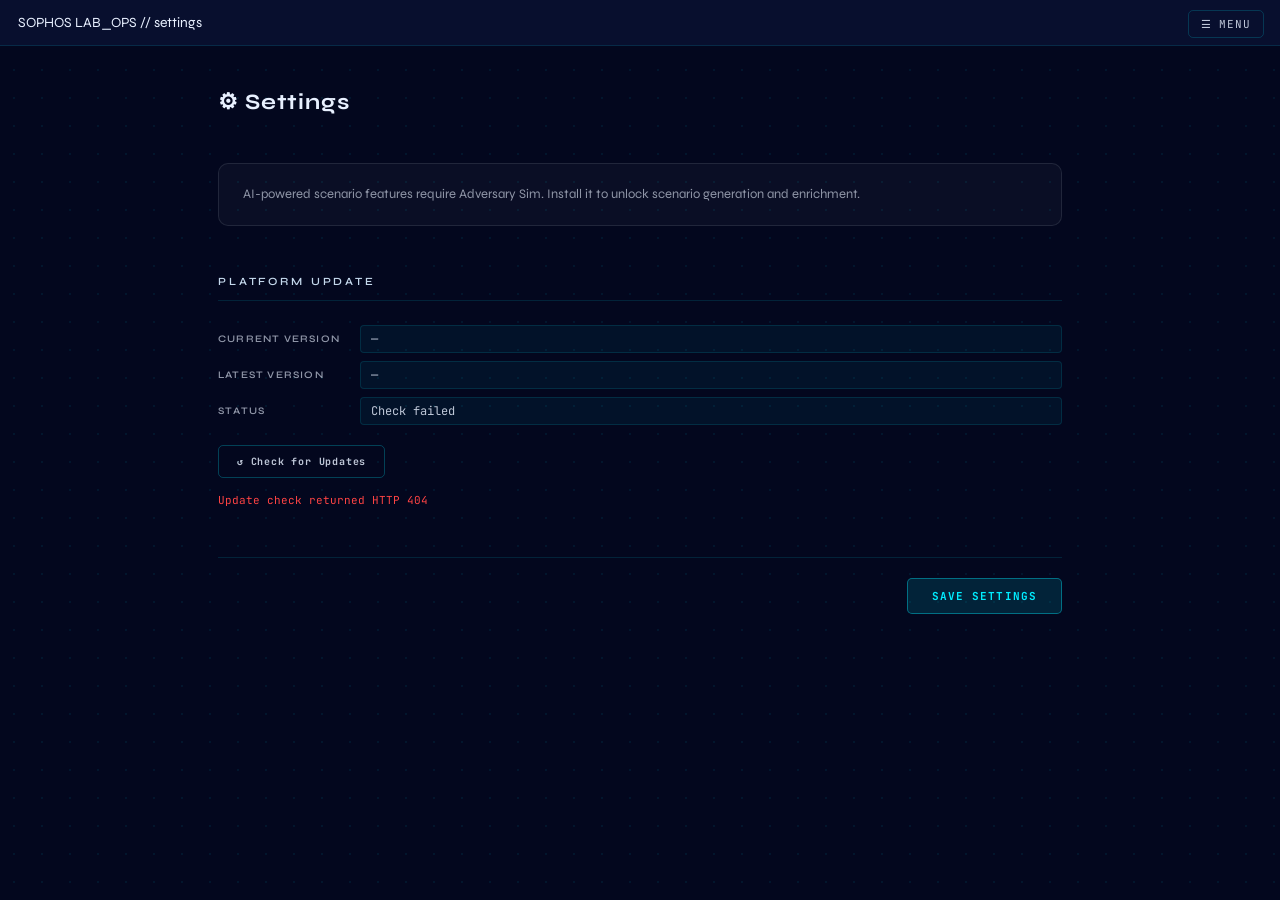
==== commit ad67c80b: "feat: rebuild labops settings — green wordmark, remove AI section, add adversary-sim detection + red" ====
--- a/nginx/html/settings.html
+++ b/nginx/html/settings.html
@@ -3,7 +3,7 @@
 <head>
   <meta charset="UTF-8">
   <meta name="viewport" content="width=device-width, initial-scale=1.0">
-  <title>Settings — Sophos Adversary Simulation Platform</title>
+  <title>Settings — LabOps</title>
   <link rel="stylesheet" href="shared.css">
   <style>
     html { scroll-behavior: smooth; }
@@ -404,8 +404,12 @@
 
   <!-- ── Header ──────────────────────────────────────────────── -->
   <header class="shared-header">
-    <span class="shared-brand">Sophos Adversary</span>
-    <span class="shared-tag">simulation_platform</span>
+    <div class="shared-wordmark">
+      <span class="wm-primary">SOPHOS</span>
+      <span class="wm-accent wm-accent-green">LAB_OPS</span>
+      <span class="wm-slash">//</span>
+      <span class="wm-page wm-page-green">settings</span>
+    </div>
   </header>
 
   <!-- ── Nav ─────────────────────────────────────────────────── -->
@@ -413,11 +417,12 @@
     <div class="nav-wrap" id="nav-wrap">
       <button class="nav-btn" id="nav-btn" onclick="navToggle()">&#x2630; Menu</button>
       <div class="nav-dd" id="nav-dd">
-        <button class="nav-it" onclick="navToggle();window.location.href='index.html'">SE Console</button>
-        <button class="nav-it" onclick="navToggle();labmgrClick()">Lab Manager</button>
-        <button class="nav-it" onclick="navToggle();window.open('/admin.html','_blank')">Scenario Studio</button>
-        <button class="nav-it" onclick="navToggle();window.open('/architecture.html','_blank')">Architecture</button>
+        <button class="nav-it" onclick="navToggle();window.open('http://' + location.hostname + ':8080','_blank')">SE Console</button>
+        <button class="nav-it" onclick="navToggle();window.location.href='index.html'">Lab Manager</button>
+        <button class="nav-it" onclick="navToggle();window.open('http://' + location.hostname + ':8080/admin.html','_blank')">Scenario Studio</button>
+        <button class="nav-it" onclick="navToggle();window.open('http://' + location.hostname + ':8080/architecture.html','_blank')">Architecture</button>
         <button class="nav-it" onclick="navToggle();window.open('https://central.sophos.com','_blank')">Sophos Central</button>
+        <button class="nav-it" onclick="navToggle()">Platform Settings</button>
       </div>
     </div>
   </div>
@@ -427,56 +432,53 @@
 
     <h1 class="page-title">&#x2699; Settings</h1>
 
-    <!-- ─── Section 1: AI Provider ─────────────────────────── -->
-    <div class="section">
-      <h2 class="section-hdr">AI Provider Configuration</h2>
-
-      <div class="stg-lbl">Provider</div>
-      <div class="stg-grid" id="stg-grid">
-        <div class="stg-card" data-provider="anthropic" onclick="stgSelect('anthropic')">
-          <div class="stg-cname">Anthropic</div>
-          <div class="stg-csub">Claude Sonnet</div>
-        </div>
-        <div class="stg-card" data-provider="openai" onclick="stgSelect('openai')">
-          <div class="stg-cname">OpenAI</div>
-          <div class="stg-csub">GPT-4o</div>
-        </div>
-        <div class="stg-card" data-provider="gemini" onclick="stgSelect('gemini')">
-          <div class="stg-cname">Google</div>
-          <div class="stg-csub">Gemini Pro</div>
-        </div>
-        <div class="stg-card" data-provider="ollama" onclick="stgSelect('ollama')">
-          <div class="stg-cname">Ollama</div>
-          <div class="stg-csub">Local &middot; Free</div>
+    <!-- ─── Adversary-Sim Detection Banner ──────────────────── -->
+    <div id="adv-redirect-banner" class="section" style="display:none;">
+      <div style="
+        border: 1px solid rgba(0,237,255,.25);
+        border-radius: 10px;
+        background: rgba(0,237,255,.05);
+        padding: 24px 28px;
+        display: flex;
+        align-items: flex-start;
+        gap: 18px;
+      ">
+        <div style="font-size:22px;flex-shrink:0;">🔗</div>
+        <div>
+          <div style="font-family:var(--ft);font-size:13px;font-weight:700;color:#00EDFF;letter-spacing:.05em;margin-bottom:8px;">SOPHOS ADVERSARY DETECTED</div>
+          <div style="font-size:14px;color:rgba(232,240,255,.8);line-height:1.6;margin-bottom:16px;">
+            Adversary Sim is running on this host. AI provider settings, API keys, and platform configuration are managed there.
+          </div>
+          <a id="adv-settings-link" href="#" style="
+            display: inline-block;
+            font-family: var(--fm);
+            font-size: 11px;
+            font-weight: 700;
+            letter-spacing: .1em;
+            text-transform: uppercase;
+            color: #00EDFF;
+            border: 1px solid rgba(0,237,255,.4);
+            border-radius: 5px;
+            padding: 8px 18px;
+            text-decoration: none;
+            background: rgba(0,237,255,.06);
+          ">Open Adversary Settings →</a>
         </div>
       </div>
-
-      <div id="stg-key-section" class="stg-key-section">
-        <div class="stg-lbl">API Key</div>
-        <div class="stg-key-row">
-          <input type="password" id="stg-key" class="stg-input" placeholder="Enter API key...">
-          <button class="stg-test" id="stg-test" onclick="stgTest()">TEST</button>
-        </div>
-      </div>
-
-      <div class="stg-lbl">Model override &mdash; leave blank for default</div>
-      <input type="text" id="stg-model" class="stg-input" placeholder="e.g. claude-3-5-sonnet-20241022">
-
-      <div class="stg-status" id="stg-status"></div>
     </div>
 
-    <!-- ─── Section 2: Lab Manager ─────────────────────────── -->
-    <div class="section">
-      <h2 class="section-hdr">Lab Manager</h2>
-
-      <div class="stg-lbl">LabOps URL</div>
-      <div class="stg-labops-row">
-        <input type="text" id="stg-labops-url" class="stg-input" placeholder="http://192.168.1.50:8080">
-        <button class="stg-test" id="stg-labops-test" onclick="stgLabopsTest()">TEST</button>
-      </div>
-      <div class="stg-labops-status" id="stg-labops-status">
-        <span class="dot dim"></span>
-        <span style="color:rgba(235,246,255,.65)">Not configured</span>
+    <!-- ─── Standalone Info Banner (shown when Adversary not detected) ── -->
+    <div id="adv-info-banner" class="section" style="display:none;">
+      <div style="
+        border: 1px solid rgba(232,240,255,.1);
+        border-radius: 10px;
+        background: rgba(232,240,255,.03);
+        padding: 20px 24px;
+        font-size: 13px;
+        color: rgba(232,240,255,.6);
+        line-height: 1.6;
+      ">
+        AI-powered scenario features require Adversary Sim. Install it to unlock scenario generation and enrichment.
       </div>
     </div>
 
@@ -536,78 +538,9 @@
     }
   });
 
-  async function labmgrClick() {
-    var url = localStorage.getItem('labopsUrl');
-    if (!url) {
-      try {
-        var cfg = await (await fetch('/api/settings')).json();
-        if (cfg.labopsUrl) { url = cfg.labopsUrl; localStorage.setItem('labopsUrl', url); }
-      } catch(e) {}
-    }
-    if (url) { window.open(url, '_blank'); }
-    else { alert('Lab Manager URL not configured. Set it in the Lab Manager section below.'); }
-  }
-
-  /* ── State ────────────────────────────────────────────────── */
-  var stgProv = '';
-
   /* ── Init ─────────────────────────────────────────────────── */
   async function initSettings() {
-    try {
-      const r = await fetch('/api/settings');
-      if (r.ok) {
-        const cfg = await r.json();
-        stgProv = cfg.provider || '';
-        document.getElementById('stg-key').value = cfg.apiKeyMasked || '';
-        document.getElementById('stg-model').value = cfg.model || '';
-        document.getElementById('stg-labops-url').value = cfg.labopsUrl || '';
-        stgLabopsUpdateIndicator(cfg.labopsUrl || '');
-      }
-    } catch(e) {}
-    stgUpdateCards();
-    document.getElementById('stg-status').className = 'stg-status';
     await checkUpdates();
-  }
-
-  /* ── Provider cards ───────────────────────────────────────── */
-  function stgSelect(p) {
-    stgProv = p;
-    stgUpdateCards();
-    document.getElementById('stg-key-section').style.display = p === 'ollama' ? 'none' : 'block';
-    document.getElementById('stg-status').className = 'stg-status';
-  }
-
-  function stgUpdateCards() {
-    document.querySelectorAll('.stg-card').forEach(function(c) {
-      c.classList.toggle('active', c.dataset.provider === stgProv);
-    });
-    document.getElementById('stg-key-section').style.display = stgProv === 'ollama' ? 'none' : 'block';
-  }
-
-  /* ── API key test ─────────────────────────────────────────── */
-  async function stgTest() {
-    var btn = document.getElementById('stg-test');
-    var status = document.getElementById('stg-status');
-    btn.textContent = 'TESTING...'; btn.disabled = true;
-    try {
-      var r = await fetch('/api/settings/test', {
-        method: 'POST',
-        headers: { 'Content-Type': 'application/json' },
-        body: JSON.stringify({ provider: stgProv, apiKey: document.getElementById('stg-key').value })
-      });
-      if (r.ok) {
-        status.className = 'stg-status ok';
-        status.innerHTML = '&#x25CF; Connected &mdash; ' + stgProv;
-      } else {
-        var e = await r.text();
-        status.className = 'stg-status err';
-        status.innerHTML = '&#x25CF; Failed: ' + e;
-      }
-    } catch(e) {
-      status.className = 'stg-status err';
-      status.innerHTML = '&#x25CF; Error: ' + e.message;
-    }
-    btn.textContent = 'TEST'; btn.disabled = false;
   }
 
   /* ── Save ─────────────────────────────────────────────────── */
@@ -619,68 +552,18 @@
     saveStatus.className = 'save-status';
     saveStatus.textContent = '';
     try {
-      var labopsUrl = document.getElementById('stg-labops-url').value.trim().replace(/\/+$/, '');
-      var r = await fetch('/api/settings-save', {
-        method: 'POST',
-        headers: { 'Content-Type': 'application/json' },
-        body: JSON.stringify({
-          provider: stgProv,
-          apiKey: document.getElementById('stg-key').value,
-          model: document.getElementById('stg-model').value,
-          labopsUrl: labopsUrl
-        })
-      });
-      if (r.ok) {
-        localStorage.setItem('labopsUrl', labopsUrl);
-        saveStatus.className = 'save-status ok';
-        saveStatus.innerHTML = '&#x2713; Saved';
-        setTimeout(function() {
-          saveStatus.textContent = '';
-          saveStatus.className = 'save-status';
-        }, 3000);
-      } else {
-        var err = await r.text();
-        saveStatus.className = 'save-status err';
-        saveStatus.innerHTML = '&#x26A0; Save failed: ' + err;
-      }
+      saveStatus.className = 'save-status ok';
+      saveStatus.innerHTML = '&#x2713; Saved';
+      setTimeout(function() {
+        saveStatus.textContent = '';
+        saveStatus.className = 'save-status';
+      }, 3000);
     } catch(e) {
       saveStatus.className = 'save-status err';
       saveStatus.innerHTML = '&#x26A0; ' + e.message;
     }
     saveBtn.disabled = false;
     saveBtn.textContent = 'SAVE SETTINGS';
-  }
-
-  /* ── LabOps test ──────────────────────────────────────────── */
-  async function stgLabopsTest() {
-    var btn = document.getElementById('stg-labops-test');
-    var statusEl = document.getElementById('stg-labops-status');
-    var url = document.getElementById('stg-labops-url').value.trim().replace(/\/+$/, '');
-    if (!url) {
-      statusEl.innerHTML = '<span class="dot dim"></span><span style="color:rgba(235,246,255,.65)">Not configured</span>';
-      return;
-    }
-    btn.textContent = 'TESTING...'; btn.disabled = true;
-    try {
-      var r = await fetch(url + '/health', { mode: 'cors', signal: AbortSignal.timeout(8000) });
-      if (r.ok) {
-        statusEl.innerHTML = '<span class="dot green"></span><span style="color:#00FF41">Connected</span>';
-      } else {
-        statusEl.innerHTML = '<span class="dot red"></span><span style="color:#FF4444">Unreachable (HTTP ' + r.status + ')</span>';
-      }
-    } catch(e) {
-      statusEl.innerHTML = '<span class="dot red"></span><span style="color:#FF4444">Unreachable</span>';
-    }
-    btn.textContent = 'TEST'; btn.disabled = false;
-  }
-
-  function stgLabopsUpdateIndicator(url) {
-    var statusEl = document.getElementById('stg-labops-status');
-    if (!url) {
-      statusEl.innerHTML = '<span class="dot dim"></span><span style="color:rgba(235,246,255,.65)">Not configured</span>';
-      return;
-    }
-    statusEl.innerHTML = '<span class="dot dim"></span><span style="color:rgba(235,246,255,.65)">URL set &mdash; click Test to verify</span>';
   }
 
   /* ── Update section ───────────────────────────────────────── */
@@ -823,5 +706,23 @@
   /* ── Boot ─────────────────────────────────────────────────── */
   window.addEventListener('load', initSettings);
 </script>
+<script>
+(function detectAdversarySim() {
+  var url = 'http://' + location.hostname + ':8080/ai-config.json';
+  fetch(url, { mode: 'no-cors' })
+    .then(function() {
+      // Request succeeded or got opaque response — adversary-sim port is up
+      var link = document.getElementById('adv-settings-link');
+      if (link) link.href = 'http://' + location.hostname + ':8080/settings.html';
+      var banner = document.getElementById('adv-redirect-banner');
+      if (banner) banner.style.display = '';
+    })
+    .catch(function() {
+      // Fetch failed — adversary-sim not running, show standalone info
+      var banner = document.getElementById('adv-info-banner');
+      if (banner) banner.style.display = '';
+    });
+})();
+</script>
 </body>
 </html>
--- a/nginx/html/shared.css
+++ b/nginx/html/shared.css
@@ -374,6 +374,7 @@
   background-position: right 10px center;
   padding-right: 28px;
   cursor: pointer;
+  color-scheme: dark;
 }
 
 select.ctrl option {
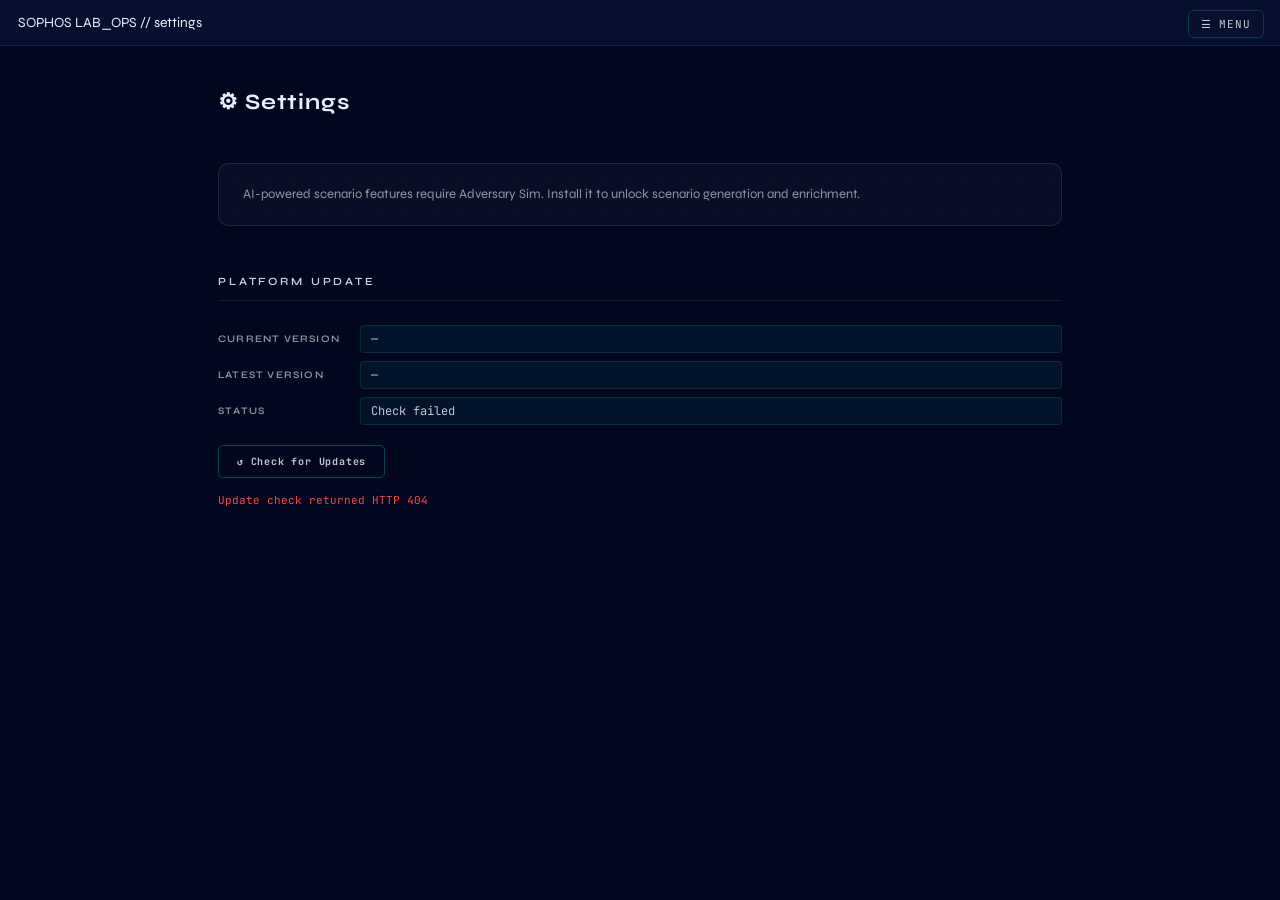
==== commit 38d9b268: "fix: remove dead CSS and no-op save button from labops settings Co-Authored-By: Claude Sonnet 4.6 <n" ====
--- a/nginx/html/settings.html
+++ b/nginx/html/settings.html
@@ -62,141 +62,7 @@
     .section:nth-child(1) { animation-delay: 0.05s; }
     .section:nth-child(2) { animation-delay: 0.10s; }
     .section:nth-child(3) { animation-delay: 0.15s; }
-    .settings-footer       { animation: fadeUp 0.45s 0.20s ease forwards; opacity: 0; transform: translateY(12px); }
     @keyframes fadeUp { to { opacity: 1; transform: translateY(0); } }
-
-    /* ── Settings form — copied & adapted from index.html ────── */
-    .stg-lbl {
-      font-size: 10px;
-      color: rgba(235,246,255,.72);
-      letter-spacing: .1em;
-      text-transform: uppercase;
-      margin-bottom: 8px;
-      margin-top: 20px;
-      font-family: var(--ft);
-    }
-    .stg-lbl:first-child { margin-top: 0; }
-
-    .stg-grid {
-      display: grid;
-      grid-template-columns: 1fr 1fr;
-      gap: 8px;
-    }
-
-    .stg-card {
-      background: #0d1225;
-      border: 1px solid rgba(0,237,255,.07);
-      border-radius: 6px;
-      padding: 14px 12px;
-      text-align: center;
-      cursor: pointer;
-      transition: all .15s;
-    }
-    .stg-card:hover { border-color: rgba(0,237,255,.38); }
-    .stg-card.active {
-      background: rgba(0,237,255,.08);
-      border-color: rgba(0,237,255,.4);
-    }
-
-    .stg-cname {
-      font-weight: 700;
-      font-size: 13px;
-      color: var(--text-primary);
-      letter-spacing: 0.02em;
-    }
-    .stg-card.active .stg-cname { color: var(--accent-cyan); }
-    .stg-csub {
-      font-size: 10px;
-      color: rgba(235,246,255,.65);
-      margin-top: 3px;
-      font-family: var(--fm);
-    }
-
-    .stg-key-section { margin-top: 4px; }
-
-    .stg-key-row { display: flex; gap: 6px; }
-    .stg-labops-row { display: flex; gap: 6px; }
-
-    .stg-input {
-      flex: 1;
-      background: rgba(3,7,30,.7);
-      border: 1px solid rgba(0,237,255,.10);
-      border-radius: 5px;
-      padding: 9px 12px;
-      color: #EBF6FF;
-      font-family: var(--fm);
-      font-size: 12px;
-      width: 100%;
-      box-sizing: border-box;
-      transition: border-color .15s;
-    }
-    .stg-input:focus {
-      outline: none;
-      border-color: var(--accent-cyan);
-      box-shadow: 0 0 0 3px rgba(var(--accent-cyan-rgb),.07);
-    }
-    .stg-input::placeholder { color: rgba(235,246,255,.60); }
-
-    .stg-test {
-      font-family: var(--fm);
-      font-size: 10px;
-      font-weight: 700;
-      letter-spacing: .08em;
-      padding: 9px 16px;
-      background: rgba(0,237,255,.08);
-      border: 1px solid rgba(0,237,255,.3);
-      border-radius: 5px;
-      color: var(--accent-cyan);
-      cursor: pointer;
-      white-space: nowrap;
-      transition: all .15s;
-    }
-    .stg-test:hover { background: rgba(0,237,255,.14); border-color: rgba(0,237,255,.5); }
-    .stg-test:disabled { opacity: .5; cursor: default; }
-
-    .stg-status {
-      margin-top: 14px;
-      padding: 10px 14px;
-      border-radius: 5px;
-      font-size: 12px;
-      display: none;
-      font-family: var(--fm);
-    }
-    .stg-status.ok {
-      display: flex; align-items: center; gap: 8px;
-      background: rgba(0,255,65,.05);
-      border: 1px solid rgba(0,255,65,.2);
-      color: #00FF41;
-    }
-    .stg-status.err {
-      display: flex; align-items: center; gap: 8px;
-      background: rgba(255,68,68,.05);
-      border: 1px solid rgba(255,68,68,.28);
-      color: #FF4444;
-    }
-    .stg-status.info {
-      display: flex; align-items: center; gap: 8px;
-      background: rgba(0,237,255,.04);
-      border: 1px solid rgba(0,237,255,.18);
-      color: var(--text-sec);
-    }
-
-    .stg-divider { height: 1px; background: rgba(0,237,255,.07); margin: 20px 0 4px; }
-
-    .stg-labops-status {
-      margin-top: 10px;
-      font-size: 11px;
-      display: flex;
-      align-items: center;
-      gap: 6px;
-      font-family: var(--fm);
-    }
-    .stg-labops-status .dot {
-      display: inline-block; width: 7px; height: 7px; border-radius: 50%; flex-shrink: 0;
-    }
-    .stg-labops-status .dot.green { background: #00FF41; box-shadow: 0 0 6px rgba(0,255,65,.4); }
-    .stg-labops-status .dot.dim   { background: rgba(235,246,255,.2); }
-    .stg-labops-status .dot.red   { background: #FF4444; box-shadow: 0 0 6px rgba(255,68,68,.4); }
 
     /* ── Update section ──────────────────────────────────────── */
     .upd-meta-grid {
@@ -355,45 +221,9 @@
       font-size: 11px;
     }
 
-    /* ── Settings footer ─────────────────────────────────────── */
-    .settings-footer {
-      display: flex;
-      justify-content: flex-end;
-      gap: 10px;
-      padding-top: 20px;
-      border-top: 1px solid var(--border-dim);
-    }
-
-    .settings-save-btn {
-      font-family: var(--fm);
-      font-size: 11px;
-      font-weight: 700;
-      letter-spacing: .1em;
-      padding: 10px 24px;
-      background: rgba(0,237,255,.12);
-      border: 1px solid rgba(0,237,255,.38);
-      border-radius: 5px;
-      color: var(--accent-cyan);
-      cursor: pointer;
-      transition: all .15s;
-    }
-    .settings-save-btn:hover { background: rgba(0,237,255,.2); box-shadow: 0 0 14px rgba(var(--accent-cyan-rgb),.18); }
-    .settings-save-btn:disabled { opacity: .45; cursor: default; }
-
-    .save-status {
-      font-family: var(--fm);
-      font-size: 11px;
-      display: flex;
-      align-items: center;
-      gap: 6px;
-    }
-    .save-status.ok  { color: #00FF41; }
-    .save-status.err { color: #FF4444; }
-
     /* ── Responsive ──────────────────────────────────────────── */
     @media (max-width: 600px) {
       .content { padding: 24px 16px 60px; }
-      .stg-grid { grid-template-columns: 1fr 1fr; }
       .upd-meta-grid { grid-template-columns: 1fr; gap: 4px; }
       .upd-meta-label { margin-top: 10px; }
     }
@@ -517,12 +347,6 @@
       <div id="upd-status" style="color:var(--text-dim)"></div>
     </div>
 
-    <!-- ─── Save button ──────────────────────────────────────── -->
-    <div class="settings-footer">
-      <span class="save-status" id="save-status"></span>
-      <button class="settings-save-btn" id="save-btn" onclick="stgSave()">SAVE SETTINGS</button>
-    </div>
-
   </div><!-- /.content -->
 </div><!-- /.page -->
 
@@ -541,29 +365,6 @@
   /* ── Init ─────────────────────────────────────────────────── */
   async function initSettings() {
     await checkUpdates();
-  }
-
-  /* ── Save ─────────────────────────────────────────────────── */
-  async function stgSave() {
-    var saveBtn = document.getElementById('save-btn');
-    var saveStatus = document.getElementById('save-status');
-    saveBtn.disabled = true;
-    saveBtn.textContent = 'SAVING...';
-    saveStatus.className = 'save-status';
-    saveStatus.textContent = '';
-    try {
-      saveStatus.className = 'save-status ok';
-      saveStatus.innerHTML = '&#x2713; Saved';
-      setTimeout(function() {
-        saveStatus.textContent = '';
-        saveStatus.className = 'save-status';
-      }, 3000);
-    } catch(e) {
-      saveStatus.className = 'save-status err';
-      saveStatus.innerHTML = '&#x26A0; ' + e.message;
-    }
-    saveBtn.disabled = false;
-    saveBtn.textContent = 'SAVE SETTINGS';
   }
 
   /* ── Update section ───────────────────────────────────────── */
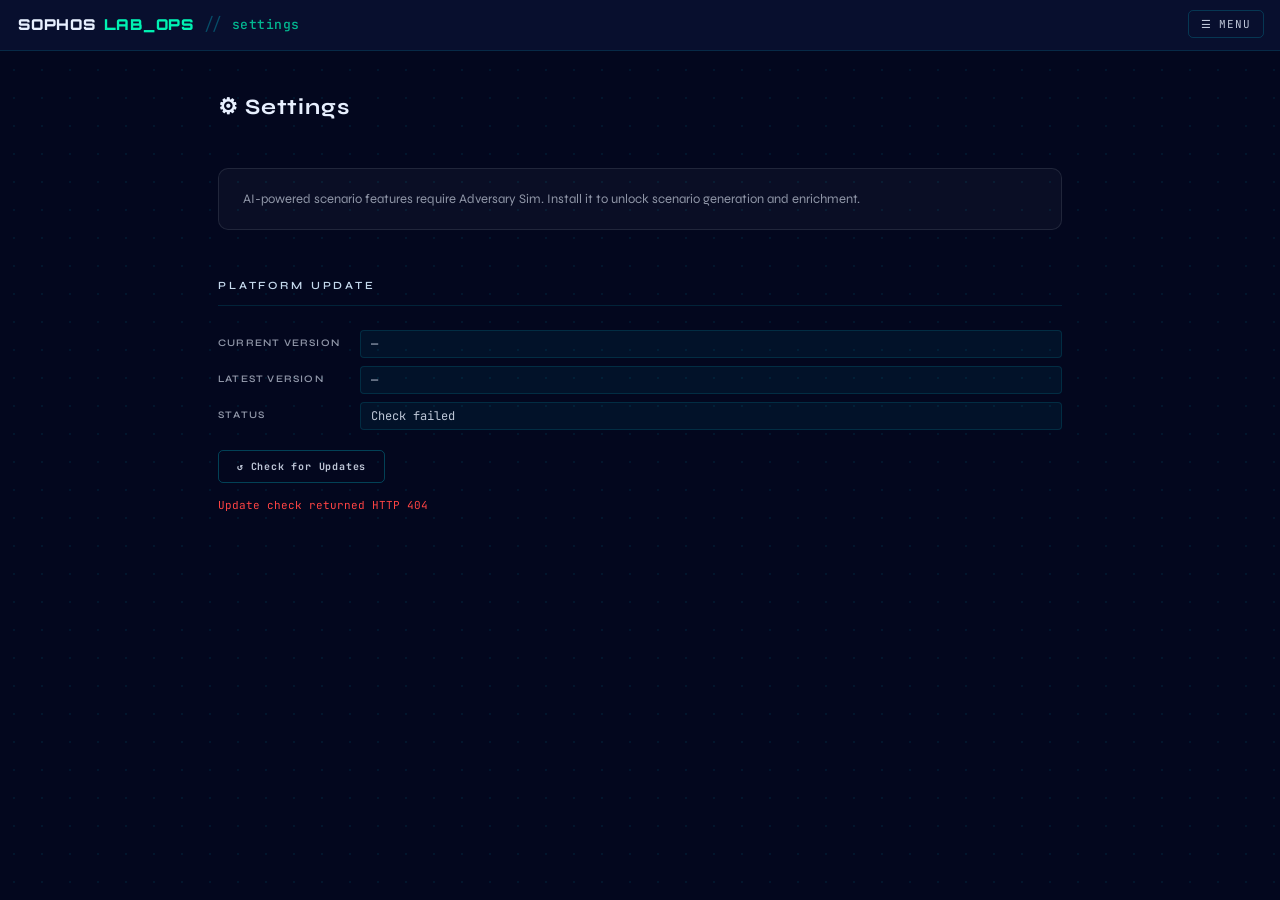
==== commit 130becab: "fix: update nav links to point to adversary-sim on port 8081 LabOps nav was pointing to port 8080 (o" ====
--- a/nginx/html/settings.html
+++ b/nginx/html/settings.html
@@ -247,10 +247,10 @@
     <div class="nav-wrap" id="nav-wrap">
       <button class="nav-btn" id="nav-btn" onclick="navToggle()">&#x2630; Menu</button>
       <div class="nav-dd" id="nav-dd">
-        <button class="nav-it" onclick="navToggle();window.open('http://' + location.hostname + ':8080','_blank')">SE Console</button>
+        <button class="nav-it" onclick="navToggle();window.open('http://' + location.hostname + ':8081','_blank')">SE Console</button>
         <button class="nav-it" onclick="navToggle();window.location.href='index.html'">Lab Manager</button>
-        <button class="nav-it" onclick="navToggle();window.open('http://' + location.hostname + ':8080/admin.html','_blank')">Scenario Studio</button>
-        <button class="nav-it" onclick="navToggle();window.open('http://' + location.hostname + ':8080/architecture.html','_blank')">Architecture</button>
+        <button class="nav-it" onclick="navToggle();window.open('http://' + location.hostname + ':8081/admin.html','_blank')">Scenario Studio</button>
+        <button class="nav-it" onclick="navToggle();window.open('http://' + location.hostname + ':8081/architecture.html','_blank')">Architecture</button>
         <button class="nav-it" onclick="navToggle();window.open('https://central.sophos.com','_blank')">Sophos Central</button>
         <button class="nav-it" onclick="navToggle()">Platform Settings</button>
       </div>
@@ -509,12 +509,12 @@
 </script>
 <script>
 (function detectAdversarySim() {
-  var url = 'http://' + location.hostname + ':8080/ai-config.json';
+  var url = 'http://' + location.hostname + ':8081/ai-config.json';
   fetch(url, { mode: 'no-cors' })
     .then(function() {
       // Request succeeded or got opaque response — adversary-sim port is up
       var link = document.getElementById('adv-settings-link');
-      if (link) link.href = 'http://' + location.hostname + ':8080/settings.html';
+      if (link) link.href = 'http://' + location.hostname + ':8081/settings.html';
       var banner = document.getElementById('adv-redirect-banner');
       if (banner) banner.style.display = '';
     })
--- a/nginx/html/shared.css
+++ b/nginx/html/shared.css
@@ -5,7 +5,7 @@
    ============================================================ */
 
 /* ── Fonts ─────────────────────────────────────────────────── */
-@import url('https://fonts.googleapis.com/css2?family=Syne:wght@400;600;700;800&family=JetBrains+Mono:wght@300;400;500&display=swap');
+@import url('https://fonts.googleapis.com/css2?family=Orbitron:wght@900&family=Syne:wght@400;600;700;800&family=JetBrains+Mono:wght@300;400;500&display=swap');
 
 /* ── Design Tokens ─────────────────────────────────────────── */
 :root {
@@ -96,37 +96,16 @@
   z-index: 100;
 }
 
-.shared-brand {
-  font-family: var(--fm);
-  font-size: 15px;
-  font-weight: 700;
-  color: var(--text-primary);
-  letter-spacing: 0.02em;
-  white-space: nowrap;
-  text-decoration: none;
-}
-
-.shared-tag {
-  font-family: var(--fm);
-  font-size: 11px;
-  font-weight: 400;
-  color: var(--accent-cyan);
-  background: rgba(var(--accent-cyan-rgb),0.08);
-  border: 1px solid rgba(var(--accent-cyan-rgb),0.22);
-  border-radius: 5px;
-  padding: 3px 10px 3px 22px;
-  position: relative;
-  letter-spacing: 0.03em;
-  white-space: nowrap;
-}
-
-.shared-tag::before {
-  content: '>';
-  position: absolute;
-  left: 8px;
-  color: rgba(var(--accent-cyan-rgb),0.45);
-  font-size: 10px;
-}
+/* ── Wordmark (brand unification 2026-03-18) ────────────────── */
+.shared-wordmark { display: flex; align-items: center; flex-shrink: 0; }
+.wm-primary      { font-family: 'Orbitron', sans-serif; font-weight: 900; font-size: 15px; letter-spacing: .05em; color: #e8f0ff; }
+.wm-accent       { font-family: 'Orbitron', sans-serif; font-weight: 900; font-size: 15px; letter-spacing: .05em; margin-left: 8px; }
+.wm-accent-cyan  { color: #00EDFF; }
+.wm-accent-green { color: #00F2B3; }
+.wm-slash        { font-family: 'JetBrains Mono', monospace; font-weight: 300; font-size: 17px; color: rgba(0,237,255,.28); margin: 0 9px; }
+.wm-page         { font-family: 'JetBrains Mono', monospace; font-weight: 500; font-size: 13px; letter-spacing: .04em; }
+.wm-page-cyan    { color: rgba(0,237,255,.75); }
+.wm-page-green   { color: rgba(0,242,179,.75); }
 
 .shared-nav {
   display: flex;
